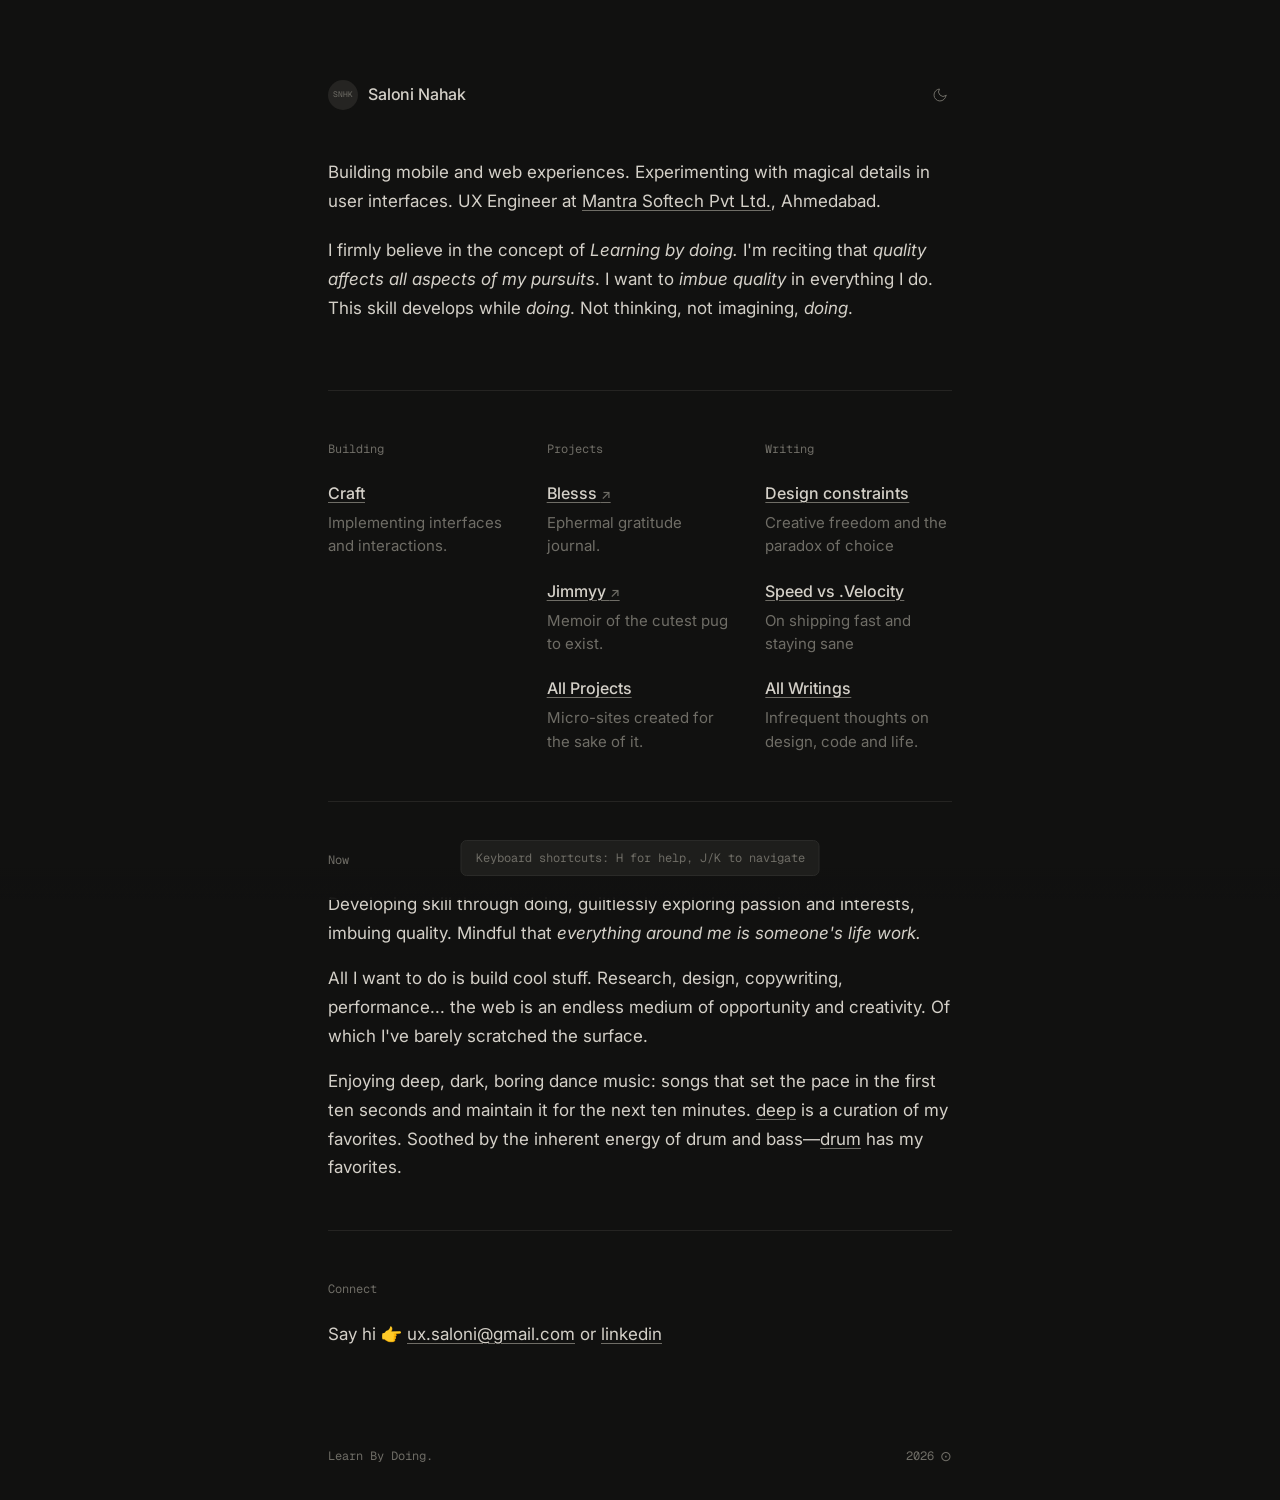
==== index.html @ 4b4df3c6 "Add files via upload" ====
<!DOCTYPE html>
<html lang="en" data-theme="dark">

<head>
  <meta charset="UTF-8" />
  <meta name="viewport" content="width=device-width, initial-scale=1.0" />
  <title>snhk</title>
  <link rel="stylesheet" href="style.css" />
</head>

<body>

  <a href="#main" class="skip-link">Skip to Content</a>

  <header class="site-header" role="banner">
    <div class="header-left">
      <div class="pfp" aria-label="Profile photo">SNHK</div>
      <span class="header-name">Saloni Nahak</span>
    </div>
    <button class="theme-toggle" id="themeToggle" aria-label="Switch to light mode" title="Toggle theme (T)">
      <svg class="icon-moon" xmlns="http://www.w3.org/2000/svg" width="16" height="16" viewBox="0 0 24 24" fill="none"
        stroke="currentColor" stroke-width="1.5" stroke-linecap="round" stroke-linejoin="round" aria-hidden="true">
        <path d="M21 12.79A9 9 0 1 1 11.21 3 7 7 0 0 0 21 12.79z" />
      </svg>
      <svg class="icon-sun" xmlns="http://www.w3.org/2000/svg" width="16" height="16" viewBox="0 0 24 24" fill="none"
        stroke="currentColor" stroke-width="1.5" stroke-linecap="round" stroke-linejoin="round" aria-hidden="true">
        <circle cx="12" cy="12" r="5" />
        <line x1="12" y1="1" x2="12" y2="3" />
        <line x1="12" y1="21" x2="12" y2="23" />
        <line x1="4.22" y1="4.22" x2="5.64" y2="5.64" />
        <line x1="18.36" y1="18.36" x2="19.78" y2="19.78" />
        <line x1="1" y1="12" x2="3" y2="12" />
        <line x1="21" y1="12" x2="23" y2="12" />
        <line x1="4.22" y1="19.78" x2="5.64" y2="18.36" />
        <line x1="18.36" y1="5.64" x2="19.78" y2="4.22" />
      </svg>
    </button>
  </header>

  <main id="main" tabindex="-1">

    <section class="section intro" id="sec-intro" aria-label="Introduction">
      <p class="intro-text">
        Building mobile and web experiences. Experimenting with magical details in user interfaces. UX Engineer at
        <a href="#" class="underline-link">Mantra Softech Pvt Ltd.</a>, Ahmedabad.
      </p>

      <p class="intro-text">I firmly believe in the concept of <em>Learning by doing.</em> I'm reciting that <em>quality
          affects all
          aspects of my pursuits</em>. I want
        to <em>imbue quality</em> in
        everything I do. This skill develops while <em>doing</em>. Not thinking, not imagining, <em>doing</em>.
      </p>


    </section>

    <section class="section grid-section" id="sec-work" aria-label="Work">
      <div class="grid-col">
        <h2 class="col-label">Building</h2>
        <ul class="item-list" role="list">
          <li class="item">
            <a href="craft.html" class="item-title">Craft</a>
            <p class="item-desc">Implementing interfaces and interactions.</p>
          </li>
        </ul>
      </div>

      <div class="grid-col">
        <h2 class="col-label">Projects</h2>
        <ul class="item-list" role="list">
          <li class="item">
            <a href="https://blesss-count-your-blessings.vercel.app/" class="item-title">Blesss <span
                class="arrow">↗</span></a>
            <p class="item-desc">Ephermal gratitude journal.</p>
          </li>
          <li class="item">
            <a href="https://jimmyy.vercel.app/" class="item-title">Jimmyy <span class="arrow">↗</span></a>
            <p class="item-desc">Memoir of the cutest pug to exist.</p>
          </li>
          <li class="item">
            <a href="#" class="item-title">All Projects</a>
            <p class="item-desc">Micro-sites created for the sake of it.</p>
          </li>
        </ul>
      </div>

      <div class="grid-col">
        <h2 class="col-label">Writing</h2>
        <ul class="item-list" role="list">
          <li class="item">
            <a href="blogs/blog-designing-with-constraints.html" class="item-title">Design constraints</a>
            <p class="item-desc">Creative freedom and the paradox of choice</p>
          </li>
          <li class="item">
            <a href="blogs/blog-shipping-fast.html" class="item-title">Speed vs .Velocity</a>
            <p class="item-desc">On shipping fast and staying sane</p>
          </li>
          <li class="item">
            <a href="writing.html" class="item-title">All Writings</a>
            <p class="item-desc">Infrequent thoughts on design, code and life.</p>
          </li>
        </ul>
      </div>
    </section>

    <section class="section now-section" id="sec-now" aria-label="Now">
      <h2 class="section-heading">Now</h2>
      <p>
        Developing skill through doing, guiltlessly exploring passion and interests, imbuing quality. Mindful that
        <em>everything around me is someone's life work.</em>
      </p>
      <p>
        All I want to do is build cool stuff. Research, design, copywriting, performance... the web is an endless
        medium of opportunity and creativity. Of which I've barely scratched the surface.
      </p>
      <p>
        Enjoying deep, dark, boring dance music: songs that set the pace in the first ten seconds and maintain it for
        the next ten minutes. <a href="#" class="underline-link">deep</a> is a curation of my favorites. Soothed by the
        inherent energy of drum and bass—<a href="#" class="underline-link">drum</a> has my favorites.
      </p>
    </section>

    <section class="section connect-section" id="sec-connect" aria-label="Connect">
      <h2 class="section-heading">Connect</h2>
      <p>
        Say hi 👉 <a href="mailto:ux.saloni@gmail.com" class="underline-link">ux.saloni@gmail.com</a> or
        <a href="https://linkedin.com/in/saloninahak" class="underline-link">linkedin</a>
      </p>
    </section>

  </main>

  <footer class="site-footer" role="contentinfo">
    <span class="footer-quote">Learn By Doing.</span>
    <span class="footer-year">2026 <span class="footer-dot" aria-hidden="true">⊙</span></span>
  </footer>

  <div class="kbd-hint" id="kbdHint" role="status" aria-live="polite" aria-atomic="true"></div>

  <script src="script.js"></script>
</body>

</html>
---- style.css ----
/* =========================================================
   SALONI PORTFOLIO — style.css
   Single stylesheet for all pages: index, writing, craft, blog.

   Design system inspired by paco.me:
   – Precise spacing tokens
   – Smooth page-enter animations
   – Consistent layout proportions
   – Intentional whitespace
   ========================================================= */

/* --- Google Fonts --- */
@import url('https://fonts.googleapis.com/css2?family=Inter:wght@400;500;600&family=Geist+Mono:wght@400&display=swap');

/* =========================================================
   CSS VARIABLES
   ========================================================= */
:root {
  /* Spacing scale (8px base) */
  --s-1: 4px;
  --s-2: 8px;
  --s-3: 12px;
  --s-4: 16px;
  --s-5: 20px;
  --s-6: 24px;
  --s-7: 28px;
  --s-8: 32px;
  --s-9: 36px;
  --s-10: 40px;
  --s-12: 48px;
  --s-14: 56px;
  --s-16: 64px;
  --s-20: 80px;

  /* Layout */
  --content-width: 680px;
  --sidebar-width: 220px;
  --gutter: 52px;
  --page-pad: 28px;

  /* Dark theme (default) */
  --bg: #111110;
  --bg-header: #111110;
  --text: #d4d0c8;
  --text-muted: #6f6d66;
  --text-heading: #6f6d66;
  --link: #d4d0c8;
  --link-underline: #6f6d66;
  --link-hover: #ffffff;
  --border: #252422;
  --pfp-bg: #252422;
  --pfp-text: #6f6d66;
  --toggle-bg: transparent;
  --toggle-color: #6f6d66;
  --toggle-hover: #d4d0c8;
  --footer-text: #6f6d66;
  --hint-bg: #1e1e1c;
  --hint-text: #6f6d66;
  --hint-border: #2a2a28;
  --skip-bg: #252422;
  --skip-text: #d4d0c8;
  --code-bg: #1c1c1a;

  --transition: 0.2s ease;
  --ease-out: cubic-bezier(0.25, 0.46, 0.45, 0.94);
  --ease-spring: cubic-bezier(0.34, 1.56, 0.64, 1);
}

[data-theme="light"] {
  --bg: #f5f4ef;
  --bg-header: #f5f4ef;
  --text: #1a1916;
  --text-muted: #8f8d84;
  --text-heading: #8f8d84;
  --link: #1a1916;
  --link-underline: #b0aea6;
  --link-hover: #000000;
  --border: #e0dfd8;
  --pfp-bg: #e0dfd8;
  --pfp-text: #8f8d84;
  --toggle-bg: transparent;
  --toggle-color: #8f8d84;
  --toggle-hover: #1a1916;
  --footer-text: #8f8d84;
  --hint-bg: #eceae3;
  --hint-text: #8f8d84;
  --hint-border: #d6d4cc;
  --skip-bg: #e0dfd8;
  --skip-text: #1a1916;
  --code-bg: #e8e6df;
}

/* =========================================================
   RESET & BASE
   ========================================================= */
*,
*::before,
*::after {
  box-sizing: border-box;
  margin: 0;
  padding: 0;
}

html {
  scroll-behavior: smooth;
  height: 100%;
}

body {
  background: var(--bg);
  color: var(--text);
  font-family: 'Inter', system-ui, -apple-system, sans-serif;
  font-size: 16px;
  line-height: 1.7;
  -webkit-font-smoothing: antialiased;
  -moz-osx-font-smoothing: grayscale;
  transition: background var(--transition), color var(--transition);
  max-width: var(--content-width);
  margin: 0 auto;
  padding: var(--s-20) var(--page-pad) 0;
  min-height: 100vh;
  display: flex;
  flex-direction: column;
}

/* =========================================================
   SCROLL-EDGE FADES
   ========================================================= */
html::before,
html::after {
  content: '';
  position: fixed;
  left: 0;
  right: 0;
  height: 32px;
  pointer-events: none;
  z-index: 50;
  opacity: 0;
  transition: opacity 0.35s ease;
}

html::before {
  top: 0;
  background: linear-gradient(to bottom, var(--bg), transparent);
}

html::after {
  bottom: 0;
  background: linear-gradient(to top, var(--bg), transparent);
}

html.fade-top::before { opacity: 1; }
html.fade-bottom::after { opacity: 1; }

/* =========================================================
   PAGE-ENTER ANIMATION
   ========================================================= */
@keyframes fadeUp {
  from {
    opacity: 0;
    transform: translateY(8px);
  }
  to {
    opacity: 1;
    transform: translateY(0);
  }
}

@keyframes fadeIn {
  from { opacity: 0; }
  to { opacity: 1; }
}

/* Stagger delay utilities */
.animate-in {
  animation: fadeUp 0.6s var(--ease-out) both;
}

/* =========================================================
   SKIP LINK
   ========================================================= */
.skip-link {
  position: absolute;
  top: -100px;
  left: var(--page-pad);
  background: var(--skip-bg);
  color: var(--skip-text);
  font-family: 'Geist Mono', monospace;
  font-size: 12px;
  padding: 6px 12px;
  border-radius: 4px;
  text-decoration: none;
  z-index: 1000;
  transition: top 0.15s;
}

.skip-link:focus {
  top: 12px;
  outline: none;
}

/* =========================================================
   HEADER (index page only)
   ========================================================= */
.site-header {
  display: flex;
  align-items: center;
  justify-content: space-between;
  padding: 0;
  animation: fadeUp 0.5s var(--ease-out) both;
}

.header-left {
  display: flex;
  align-items: center;
  gap: 10px;
}

.pfp {
  width: 30px;
  height: 30px;
  border-radius: 50%;
  background: var(--pfp-bg);
  color: var(--pfp-text);
  font-family: 'Geist Mono', monospace;
  font-size: 8px;
  letter-spacing: 0.02em;
  display: flex;
  align-items: center;
  justify-content: center;
  flex-shrink: 0;
  user-select: none;
  transition: background var(--transition), color var(--transition);
}

.header-name {
  font-size: 16px;
  font-weight: 500;
  color: var(--text);
  letter-spacing: -0.01em;
}

/* =========================================================
   THEME TOGGLE (shared)
   ========================================================= */
.theme-toggle {
  background: none;
  border: none;
  cursor: pointer;
  color: var(--toggle-color);
  padding: 4px;
  display: flex;
  align-items: center;
  justify-content: center;
  border-radius: 4px;
  transition: color var(--transition);
  line-height: 1;
}

.theme-toggle:hover {
  color: var(--toggle-hover);
}

.theme-toggle:focus-visible {
  outline: 1px solid var(--text-muted);
  outline-offset: 2px;
}

[data-theme="dark"] .icon-sun { display: none; }
[data-theme="dark"] .icon-moon { display: block; }
[data-theme="light"] .icon-moon { display: none; }
[data-theme="light"] .icon-sun { display: block; }

/* =========================================================
   INDEX PAGE — Sections
   ========================================================= */
.section {
  padding: var(--s-12) 0;
  border-bottom: 1px solid var(--border);
  transition: border-color var(--transition);
}

/* Staggered entrance for each section */
.section:nth-child(1) { animation: fadeUp 0.55s var(--ease-out) 0.05s both; }
.section:nth-child(2) { animation: fadeUp 0.55s var(--ease-out) 0.12s both; }
.section:nth-child(3) { animation: fadeUp 0.55s var(--ease-out) 0.19s both; }
.section:nth-child(4) { animation: fadeUp 0.55s var(--ease-out) 0.26s both; }

.section:last-of-type {
  border-bottom: none;
}

.section:focus {
  outline: none;
}

.section.keyboard-focused {
  outline: 1px solid var(--text-muted);
  outline-offset: 8px;
  border-radius: 2px;
}

/* Intro */
.intro-text {
  font-size: 17px;
  line-height: 1.7;
  color: var(--text);
  margin-bottom: var(--s-5);
}

.intro-sub {
  font-size: 17px;
  line-height: 1.7;
  color: var(--text);
}

/* =========================================================
   INDEX — Three-column grid
   ========================================================= */
.grid-section {
  display: grid;
  grid-template-columns: 1fr 1fr 1fr;
  gap: 0 var(--s-8);
  align-items: start;
}

.col-label {
  font-family: 'Geist Mono', monospace;
  font-size: 12px;
  font-weight: 400;
  color: var(--text-heading);
  letter-spacing: 0;
  margin-bottom: var(--s-5);
  text-transform: none;
  transition: color var(--transition);
}

.item-list {
  list-style: none;
  display: flex;
  flex-direction: column;
  gap: var(--s-5);
}

.item-title {
  font-size: 16px;
  font-weight: 500;
  color: var(--link);
  text-decoration: underline;
  text-decoration-color: var(--link-underline);
  text-underline-offset: 3px;
  text-decoration-thickness: 1px;
  display: inline;
  transition: color 0.15s, text-decoration-color 0.15s;
}

.item-title:hover,
.item-title:focus-visible {
  color: var(--link-hover);
  text-decoration-color: var(--link-hover);
  outline: none;
}

.item-title:focus-visible {
  outline: 1px solid var(--text-muted);
  outline-offset: 2px;
  border-radius: 1px;
}

.arrow {
  font-style: normal;
  font-size: 13px;
  color: var(--text-muted);
  transition: color 0.15s;
}

.item-title:hover .arrow {
  color: var(--link-hover);
}

.item-desc {
  font-size: 15px;
  color: var(--text-muted);
  line-height: 1.55;
  margin-top: var(--s-1);
  transition: color var(--transition);
}

/* =========================================================
   INDEX — Now / Connect sections
   ========================================================= */
.section-heading {
  font-family: 'Geist Mono', monospace;
  font-size: 12px;
  font-weight: 400;
  color: var(--text-heading);
  margin-bottom: var(--s-5);
  text-transform: none;
  transition: color var(--transition);
}

.now-section p,
.connect-section p {
  font-size: 17px;
  line-height: 1.7;
  color: var(--text);
  margin-bottom: var(--s-4);
}

.now-section p:last-child,
.connect-section p:last-child {
  margin-bottom: 0;
}

/* Inline links */
.underline-link {
  color: var(--link);
  text-decoration: underline;
  text-decoration-color: var(--link-underline);
  text-underline-offset: 3px;
  text-decoration-thickness: 1px;
  transition: color 0.15s, text-decoration-color 0.15s;
}

.underline-link:hover,
.underline-link:focus-visible {
  color: var(--link-hover);
  text-decoration-color: var(--link-hover);
  outline: none;
}

.underline-link:focus-visible {
  outline: 1px solid var(--text-muted);
  outline-offset: 2px;
  border-radius: 1px;
}

/* =========================================================
   FOOTER (shared)
   ========================================================= */
.site-footer {
  display: flex;
  align-items: center;
  justify-content: space-between;
  margin-top: auto;
  padding: var(--s-12) 0 var(--s-8);
  animation: fadeIn 0.5s var(--ease-out) 0.35s both;
}

/* Inner page footer separator */
.page-footer {
  border-top: 1px solid var(--border);
  transition: border-color var(--transition);
}

.footer-quote {
  font-family: 'Geist Mono', monospace;
  font-size: 12px;
  color: var(--footer-text);
  transition: color var(--transition);
}

.footer-year {
  font-family: 'Geist Mono', monospace;
  font-size: 12px;
  color: var(--footer-text);
  display: flex;
  align-items: center;
  gap: 6px;
  transition: color var(--transition);
}

.footer-dot {
  font-size: 14px;
}

/* =========================================================
   KEYBOARD HINT TOAST (shared)
   ========================================================= */
.kbd-hint {
  position: fixed;
  bottom: var(--s-6);
  left: 50%;
  transform: translateX(-50%) translateY(8px);
  background: var(--hint-bg);
  color: var(--hint-text);
  border: 1px solid var(--hint-border);
  font-family: 'Geist Mono', monospace;
  font-size: 12px;
  padding: 7px 14px;
  border-radius: 6px;
  opacity: 0;
  pointer-events: none;
  transition: opacity 0.2s, transform 0.2s,
    background var(--transition), color var(--transition), border-color var(--transition);
  white-space: nowrap;
  z-index: 100;
}

.kbd-hint.visible {
  opacity: 1;
  transform: translateX(-50%) translateY(0);
}

/* =========================================================
   BACK LINK (shared: writing + craft + blog pages)
   ========================================================= */
.back-link {
  display: inline-flex;
  align-items: center;
  gap: 7px;
  font-size: 14px;
  color: var(--text-muted);
  text-decoration: none;
  transition: color 0.15s;
  line-height: 1;
}

.back-link svg {
  flex-shrink: 0;
  transition: transform 0.2s var(--ease-spring), color 0.15s;
}

.back-link:hover,
.back-link:focus-visible {
  color: var(--text);
  outline: none;
}

.back-link:hover svg {
  transform: translateX(-2px);
}

.back-link:focus-visible {
  outline: 1px solid var(--text-muted);
  outline-offset: 3px;
  border-radius: 2px;
}

/* =========================================================
   PAGE HEADER (inner pages: writing, craft, blog)
   ========================================================= */
.page-header {
  display: flex;
  align-items: center;
  justify-content: space-between;
  padding: 0;
  margin-bottom: var(--s-10);
  animation: fadeUp 0.5s var(--ease-out) both;
}

/* =========================================================
   WRITING PAGE
   ========================================================= */

/* Writing heading */
.writing-heading {
  font-size: 20px;
  font-weight: 500;
  color: var(--text);
  line-height: 1.2;
  margin-bottom: var(--s-9);
  transition: color var(--transition);
  animation: fadeUp 0.5s var(--ease-out) 0.15s both;
}

/* Writing list */
.writing-list {
  list-style: none;
  width: 100%;
  animation: fadeUp 0.5s var(--ease-out) 0.22s both;
}

.writing-row {
  display: grid;
  grid-template-columns: 72px 1fr auto;
  align-items: stretch;
}

/*
  Borders on .writing-title and .writing-date — NOT the row —
  so the year gutter column stays visually "open".
*/
.writing-title,
.writing-date {
  border-bottom: 1px solid var(--border);
  transition: border-color var(--transition), color 0.15s;
  display: flex;
  align-items: center;
  padding: 14px 0;
}

.writing-row:first-child .writing-title,
.writing-row:first-child .writing-date {
  border-top: 1px solid var(--border);
}

.writing-year {
  font-family: 'Geist Mono', monospace;
  font-size: 13px;
  color: var(--text-muted);
  user-select: none;
  display: flex;
  align-items: center;
  padding: 14px 0;
  transition: color var(--transition);
}

.writing-title {
  font-size: 16px;
  font-weight: 400;
  color: var(--text);
  text-decoration: none;
  line-height: 1.4;
}

.writing-title:hover,
.writing-title:focus-visible {
  color: var(--link-hover);
  outline: none;
}

.writing-title:focus-visible {
  outline: 1px solid var(--text-muted);
  outline-offset: 2px;
  border-radius: 1px;
}

.writing-date {
  font-family: 'Geist Mono', monospace;
  font-size: 13px;
  color: var(--text-muted);
  white-space: nowrap;
  padding-left: var(--s-5);
  justify-content: flex-end;
}

.writing-row:hover .writing-title {
  color: var(--link-hover);
}

.writing-row:hover .writing-date {
  color: var(--text);
}

.writing-row.row-focused .writing-title {
  color: var(--link-hover);
  text-decoration: underline;
  text-decoration-color: var(--link-underline);
  text-underline-offset: 3px;
}

.writing-row.row-focused .writing-date {
  color: var(--text);
}

/* =========================================================
   BLOG POST PAGE
   ========================================================= */
.blog-content {
  padding: 0 0 var(--s-20);
}

.blog-post {
  max-width: 100%;
}

/* Title */
.blog-title {
  font-size: 22px;
  font-weight: 500;
  color: var(--text);
  line-height: 1.35;
  margin-bottom: 6px;
  transition: color var(--transition);
  animation: fadeUp 0.5s var(--ease-out) 0.1s both;
}

/* Date */
.blog-date {
  display: block;
  font-family: 'Geist Mono', monospace;
  font-size: 13px;
  color: var(--text-muted);
  margin-bottom: var(--s-10);
  transition: color var(--transition);
  animation: fadeUp 0.5s var(--ease-out) 0.15s both;
}

/* Blog body — prose */
.blog-body {
  font-size: 16px;
  line-height: 1.75;
  color: var(--text);
  animation: fadeUp 0.5s var(--ease-out) 0.22s both;
}

.blog-body p {
  margin-bottom: var(--s-5);
  transition: color var(--transition);
}

.blog-body p:last-child {
  margin-bottom: 0;
}

.blog-body em {
  font-style: italic;
}

/* Section headings */
.blog-heading {
  font-size: 18px;
  font-weight: 600;
  color: var(--text);
  margin-top: var(--s-9);
  margin-bottom: var(--s-4);
  line-height: 1.35;
  transition: color var(--transition);
}

/* Lists */
.blog-body ul {
  list-style: disc;
  padding-left: var(--s-5);
  margin-bottom: var(--s-5);
}

.blog-body ul li {
  font-size: 17px;
  line-height: 1.75;
  color: var(--text);
  margin-bottom: 6px;
  padding-left: var(--s-1);
  transition: color var(--transition);
}

.blog-body ul li:last-child {
  margin-bottom: 0;
}

/* Nested lists */
.blog-body ul ul {
  list-style: circle;
  margin-top: 6px;
  margin-bottom: 6px;
}

/* Inline code */
.blog-body code {
  font-family: 'Geist Mono', monospace;
  font-size: 14px;
  background: var(--code-bg);
  color: var(--text);
  padding: 2px 7px;
  border-radius: 4px;
  transition: background var(--transition), color var(--transition);
}

/* Blog images */
.blog-image-wrap {
  margin: var(--s-8) 0;
  border-radius: 8px;
  overflow: hidden;
  background: var(--pfp-bg);
  transition: background var(--transition);
}

.blog-image-wrap img {
  display: block;
  width: 100%;
  height: auto;
}

.blog-image-caption {
  font-family: 'Geist Mono', monospace;
  font-size: 12px;
  color: var(--text-muted);
  padding: 10px var(--s-4);
  text-align: center;
  transition: color var(--transition);
}

/* Links inside blog body */
.blog-body .underline-link {
  color: var(--link);
  text-decoration: underline;
  text-decoration-color: var(--link-underline);
  text-underline-offset: 3px;
  text-decoration-thickness: 1px;
  transition: color 0.15s, text-decoration-color 0.15s;
}

.blog-body .underline-link:hover,
.blog-body .underline-link:focus-visible {
  color: var(--link-hover);
  text-decoration-color: var(--link-hover);
}

/* =========================================================
   CRAFT PAGE
   ========================================================= */


/* Intro */
.craft-intro {
  margin-bottom: var(--s-12);
  animation: fadeUp 0.5s var(--ease-out) 0.15s both;
}

.craft-title {
  font-size: 20px;
  font-weight: 500;
  color: var(--text);
  line-height: 1.2;
  margin-bottom: 8px;
  transition: color var(--transition);
}

.craft-subtitle {
  font-size: 16px;
  font-weight: 400;
  color: var(--text-muted);
  line-height: 1.6;
  transition: color var(--transition);
}

/* 3-column grid */
.craft-grid {
  display: grid;
  grid-template-columns: 1fr 1fr 1fr;
  gap: 0 var(--s-8);
  align-items: start;
  animation: fadeUp 0.55s var(--ease-out) 0.22s both;
}

.craft-col-label {
  font-family: 'Geist Mono', monospace;
  font-size: 12px;
  font-weight: 400;
  color: var(--text-muted);
  letter-spacing: 0;
  margin-bottom: var(--s-6);
  transition: color var(--transition);
}

.craft-list {
  list-style: none;
  display: flex;
  flex-direction: column;
  gap: var(--s-8);
}

.craft-item-title {
  font-size: 16px;
  font-weight: 500;
  color: var(--text);
  text-decoration: underline;
  text-decoration-color: var(--link-underline);
  text-underline-offset: 3px;
  text-decoration-thickness: 1px;
  display: inline;
  transition: color 0.15s, text-decoration-color 0.15s;
}

.craft-item-title:hover,
.craft-item-title:focus-visible {
  color: var(--link-hover);
  text-decoration-color: var(--link-hover);
  outline: none;
}

.craft-item-title:focus-visible {
  outline: 1px solid var(--text-muted);
  outline-offset: 2px;
  border-radius: 1px;
}

.craft-item-desc {
  font-size: 15px;
  color: var(--text-muted);
  line-height: 1.55;
  margin-top: var(--s-1);
  transition: color var(--transition);
}

.craft-focused {
  color: var(--link-hover) !important;
  text-decoration-color: var(--link-hover) !important;
}

/* =========================================================
   RESPONSIVE
   ========================================================= */

/* Index page */
@media (max-width: 600px) {
  body {
    padding: var(--s-14) var(--s-5) 0;
  }

  .site-header,
  .page-header {
    padding: 0;
  }

  .section {
    padding: var(--s-9) 0;
  }

  .grid-section {
    grid-template-columns: 1fr;
    gap: var(--s-9) 0;
  }

  .grid-section .grid-col:not(:last-child) {
    border-bottom: 1px solid var(--border);
    padding-bottom: var(--s-9);
  }

  .item-title {
    font-size: 16px;
  }

  .item-desc {
    font-size: 14px;
  }
}

/* Writing, Blog & Craft pages */
@media (max-width: 700px) {
  .writing-row {
    grid-template-columns: 52px 1fr auto;
  }

  .blog-title {
    font-size: 20px;
  }

  .blog-heading {
    font-size: 17px;
    margin-top: var(--s-7);
    margin-bottom: var(--s-3);
  }

  .blog-body {
    font-size: 15px;
  }

  .blog-body code {
    font-size: 13px;
  }

  .craft-grid {
    grid-template-columns: 1fr;
    gap: var(--s-10) 0;
  }
}

/* =========================================================
   SELECTION
   ========================================================= */
::selection {
  background: var(--text-muted);
  color: var(--bg);
}

/* =========================================================
   SMOOTH TRANSITIONS ON THEME CHANGE
   ========================================================= */
html[data-theme] * {
  transition-property: color, background-color, border-color, text-decoration-color, fill, stroke;
  transition-duration: 0.2s;
  transition-timing-function: ease;
}

/* Exclude animations from theme transitions */
html[data-theme] .section,
html[data-theme] .site-header,
html[data-theme] .site-footer,
html[data-theme] .writing-heading,
html[data-theme] .writing-list,
html[data-theme] .blog-title,
html[data-theme] .blog-date,
html[data-theme] .blog-body,
html[data-theme] .craft-intro,
html[data-theme] .craft-grid {
  transition-property: color, background-color, border-color;
}
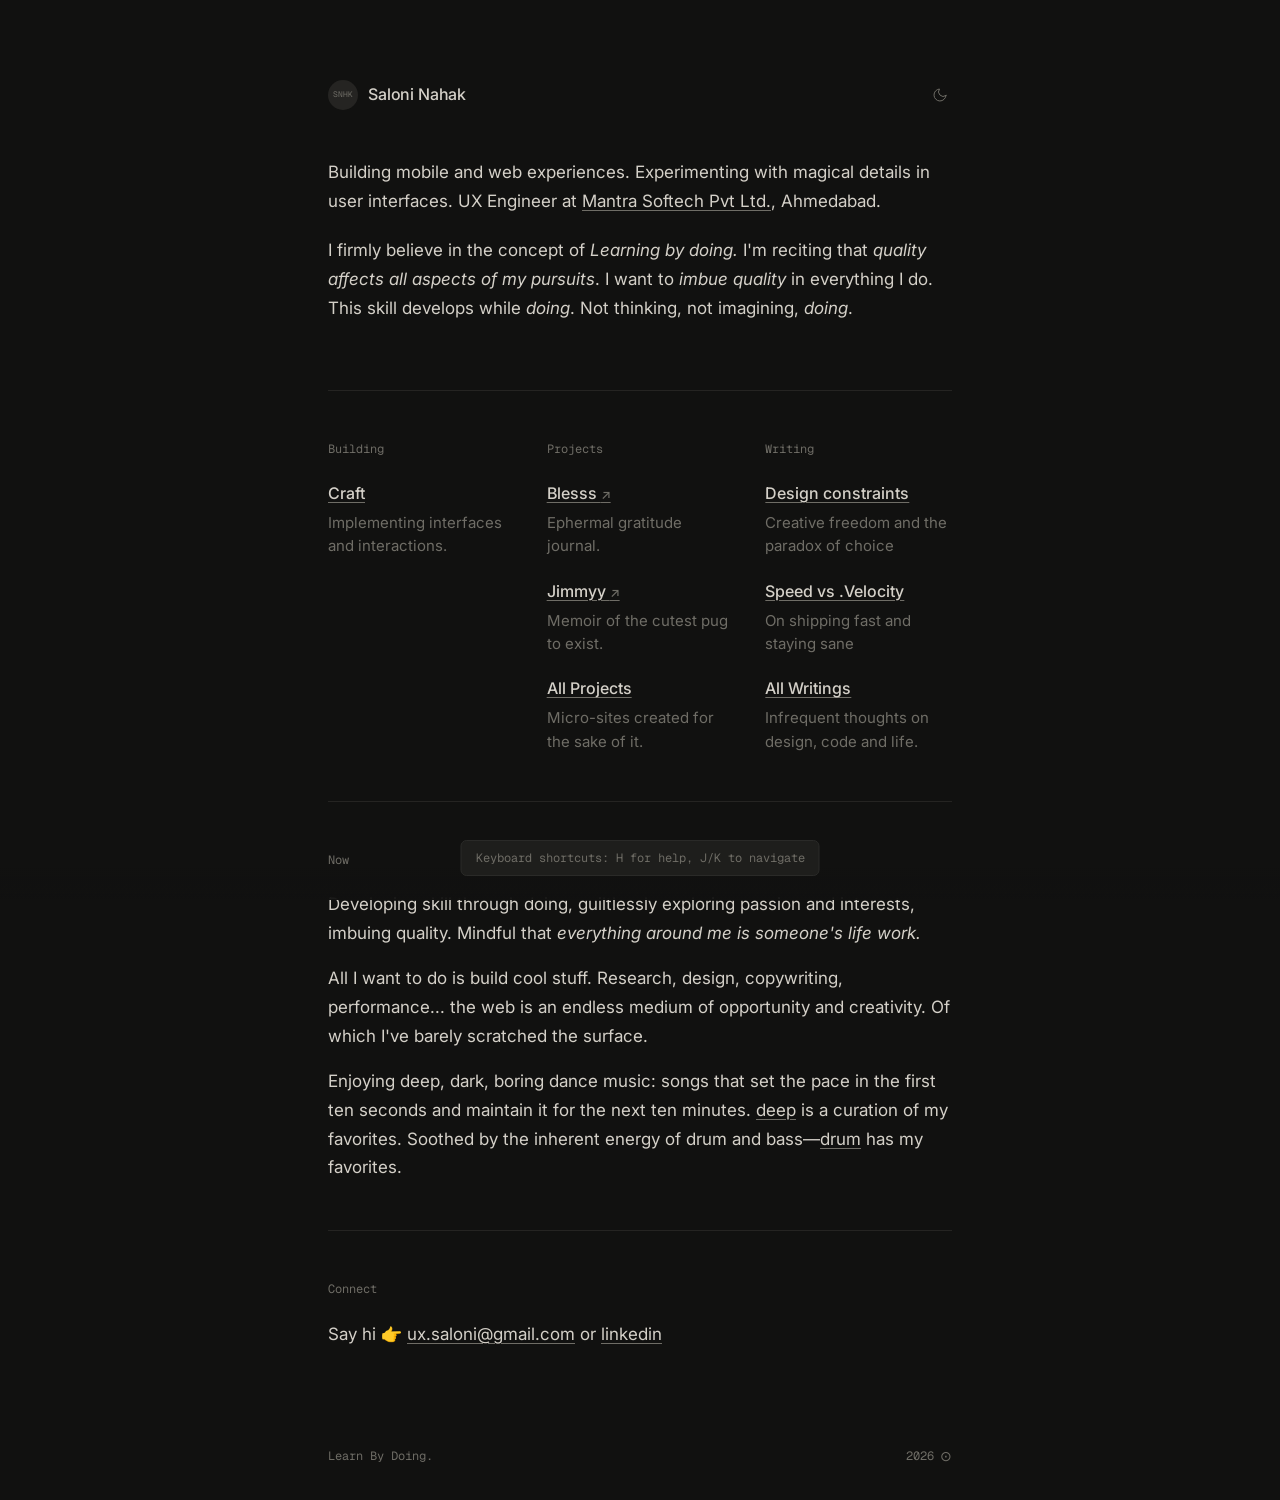
==== commit 16abd8d0: "Add files via upload" ====
--- a/index.html
+++ b/index.html
@@ -42,7 +42,8 @@
     <section class="section intro" id="sec-intro" aria-label="Introduction">
       <p class="intro-text">
         Building mobile and web experiences. Experimenting with magical details in user interfaces. UX Engineer at
-        <a href="#" class="underline-link">Mantra Softech Pvt Ltd.</a>, Ahmedabad.
+        <a href="https://www.mantratec.com/" target="_blank" rel="noopener noreferrer" class="underline-link">Mantra
+          Softech Pvt Ltd.</a>, Ahmedabad.
       </p>
 
       <p class="intro-text">I firmly believe in the concept of <em>Learning by doing.</em> I'm reciting that <em>quality
@@ -70,12 +71,13 @@
         <h2 class="col-label">Projects</h2>
         <ul class="item-list" role="list">
           <li class="item">
-            <a href="https://blesss-count-your-blessings.vercel.app/" class="item-title">Blesss <span
-                class="arrow">↗</span></a>
+            <a href="https://blesss-count-your-blessings.vercel.app/" target="_blank" rel="noopener noreferrer"
+              class="item-title">Blesss <span class="arrow">↗</span></a>
             <p class="item-desc">Ephermal gratitude journal.</p>
           </li>
           <li class="item">
-            <a href="https://jimmyy.vercel.app/" class="item-title">Jimmyy <span class="arrow">↗</span></a>
+            <a href="https://jimmyy.vercel.app/" target="_blank" rel="noopener noreferrer" class="item-title">Jimmyy
+              <span class="arrow">↗</span></a>
             <p class="item-desc">Memoir of the cutest pug to exist.</p>
           </li>
           <li class="item">
@@ -116,8 +118,10 @@
       </p>
       <p>
         Enjoying deep, dark, boring dance music: songs that set the pace in the first ten seconds and maintain it for
-        the next ten minutes. <a href="#" class="underline-link">deep</a> is a curation of my favorites. Soothed by the
-        inherent energy of drum and bass—<a href="#" class="underline-link">drum</a> has my favorites.
+        the next ten minutes. <a href="#" target="_blank" rel="noopener noreferrer" class="underline-link">deep</a> is a
+        curation of my favorites. Soothed by the
+        inherent energy of drum and bass—<a href="#" target="_blank" rel="noopener noreferrer"
+          class="underline-link">drum</a> has my favorites.
       </p>
     </section>
 
@@ -125,7 +129,8 @@
       <h2 class="section-heading">Connect</h2>
       <p>
         Say hi 👉 <a href="mailto:ux.saloni@gmail.com" class="underline-link">ux.saloni@gmail.com</a> or
-        <a href="https://linkedin.com/in/saloninahak" class="underline-link">linkedin</a>
+        <a href="https://linkedin.com/in/saloninahak" target="_blank" rel="noopener noreferrer"
+          class="underline-link">linkedin</a>
       </p>
     </section>
 
--- a/style.css
+++ b/style.css
@@ -173,7 +173,7 @@
 
 /* Stagger delay utilities */
 .animate-in {
-  animation: fadeUp 0.6s var(--ease-out) both;
+  animation: fadeUp 0.3s var(--ease-out) both;
 }
 
 /* =========================================================
@@ -207,7 +207,7 @@
   align-items: center;
   justify-content: space-between;
   padding: 0;
-  animation: fadeUp 0.5s var(--ease-out) both;
+  animation: fadeUp 0.25s var(--ease-out) both;
 }
 
 .header-left {
@@ -281,10 +281,10 @@
 }
 
 /* Staggered entrance for each section */
-.section:nth-child(1) { animation: fadeUp 0.55s var(--ease-out) 0.05s both; }
-.section:nth-child(2) { animation: fadeUp 0.55s var(--ease-out) 0.12s both; }
-.section:nth-child(3) { animation: fadeUp 0.55s var(--ease-out) 0.19s both; }
-.section:nth-child(4) { animation: fadeUp 0.55s var(--ease-out) 0.26s both; }
+.section:nth-child(1) { animation: fadeUp 0.3s var(--ease-out) 0.02s both; }
+.section:nth-child(2) { animation: fadeUp 0.3s var(--ease-out) 0.05s both; }
+.section:nth-child(3) { animation: fadeUp 0.3s var(--ease-out) 0.08s both; }
+.section:nth-child(4) { animation: fadeUp 0.3s var(--ease-out) 0.11s both; }
 
 .section:last-of-type {
   border-bottom: none;
@@ -444,7 +444,7 @@
   justify-content: space-between;
   margin-top: auto;
   padding: var(--s-12) 0 var(--s-8);
-  animation: fadeIn 0.5s var(--ease-out) 0.35s both;
+  animation: fadeIn 0.3s var(--ease-out) 0.12s both;
 }
 
 /* Inner page footer separator */
@@ -546,7 +546,7 @@
   justify-content: space-between;
   padding: 0;
   margin-bottom: var(--s-10);
-  animation: fadeUp 0.5s var(--ease-out) both;
+  animation: fadeUp 0.25s var(--ease-out) both;
 }
 
 /* =========================================================
@@ -561,14 +561,14 @@
   line-height: 1.2;
   margin-bottom: var(--s-9);
   transition: color var(--transition);
-  animation: fadeUp 0.5s var(--ease-out) 0.15s both;
+  animation: fadeUp 0.25s var(--ease-out) 0.04s both;
 }
 
 /* Writing list */
 .writing-list {
   list-style: none;
   width: 100%;
-  animation: fadeUp 0.5s var(--ease-out) 0.22s both;
+  animation: fadeUp 0.25s var(--ease-out) 0.08s both;
 }
 
 .writing-row {
@@ -673,7 +673,7 @@
   line-height: 1.35;
   margin-bottom: 6px;
   transition: color var(--transition);
-  animation: fadeUp 0.5s var(--ease-out) 0.1s both;
+  animation: fadeUp 0.25s var(--ease-out) 0.03s both;
 }
 
 /* Date */
@@ -684,7 +684,7 @@
   color: var(--text-muted);
   margin-bottom: var(--s-10);
   transition: color var(--transition);
-  animation: fadeUp 0.5s var(--ease-out) 0.15s both;
+  animation: fadeUp 0.25s var(--ease-out) 0.06s both;
 }
 
 /* Blog body — prose */
@@ -692,7 +692,7 @@
   font-size: 16px;
   line-height: 1.75;
   color: var(--text);
-  animation: fadeUp 0.5s var(--ease-out) 0.22s both;
+  animation: fadeUp 0.25s var(--ease-out) 0.09s both;
 }
 
 .blog-body p {
@@ -805,7 +805,7 @@
 /* Intro */
 .craft-intro {
   margin-bottom: var(--s-12);
-  animation: fadeUp 0.5s var(--ease-out) 0.15s both;
+  animation: fadeUp 0.25s var(--ease-out) 0.04s both;
 }
 
 .craft-title {
@@ -831,7 +831,7 @@
   grid-template-columns: 1fr 1fr 1fr;
   gap: 0 var(--s-8);
   align-items: start;
-  animation: fadeUp 0.55s var(--ease-out) 0.22s both;
+  animation: fadeUp 0.25s var(--ease-out) 0.08s both;
 }
 
 .craft-col-label {
